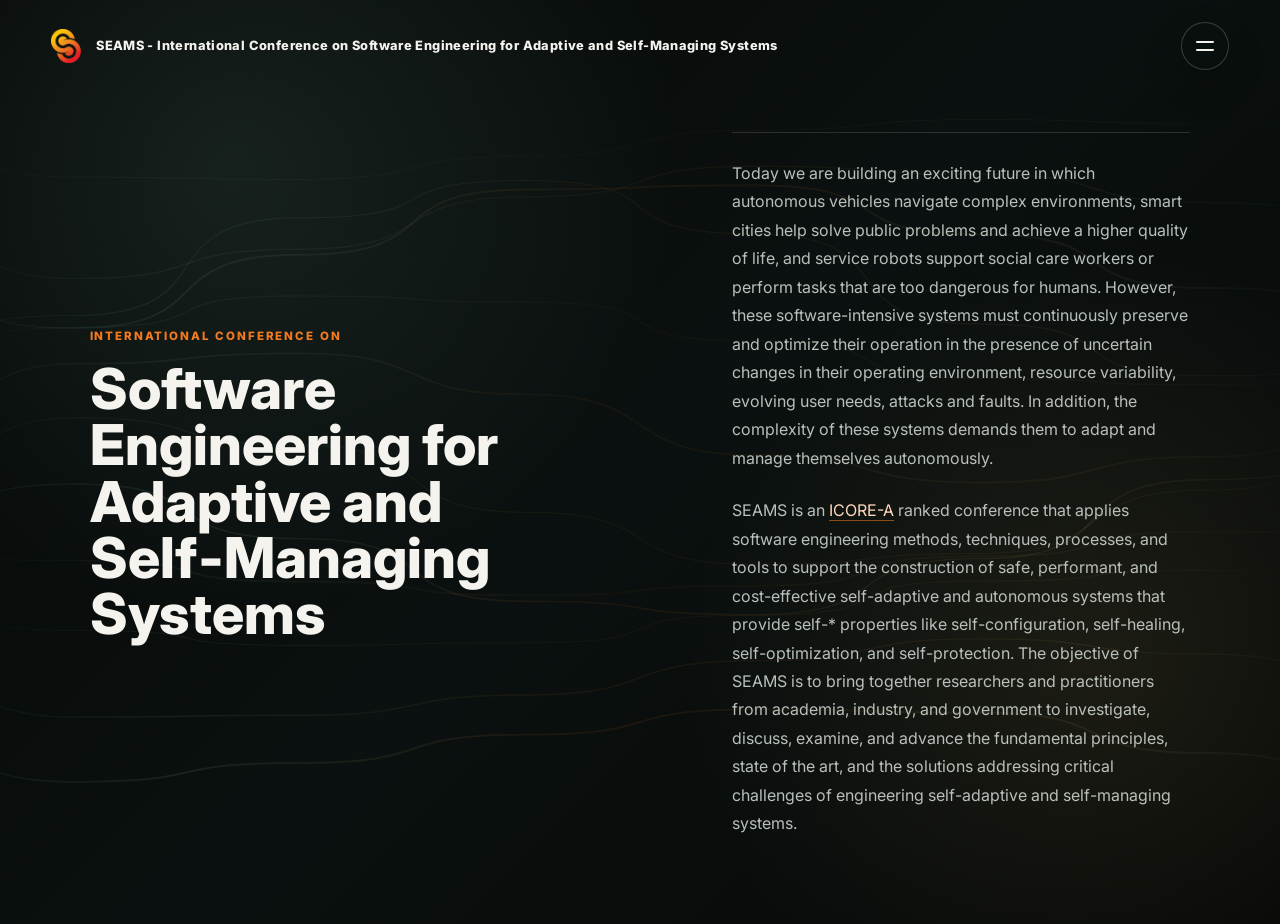
==== index.html @ 34815cbc "Initial commit Populating website" ====
<!doctype html>
<html lang="en">
  <head>
    <meta charset="utf-8">
    <meta name="viewport" content="width=device-width, initial-scale=1">
    <meta
      name="description"
      content="SEAMS is the International Conference on Software Engineering for Adaptive and Self-Managing Systems."
    >
    <title>SEAMS | Software Engineering for Adaptive and Self-Managing Systems</title>
    <link rel="preconnect" href="https://fonts.googleapis.com">
    <link rel="preconnect" href="https://fonts.gstatic.com" crossorigin>
    <link
      href="https://fonts.googleapis.com/css2?family=Inter:wght@400;500;600;700;800&display=swap"
      rel="stylesheet"
    >
    <link rel="stylesheet" href="styles.css">
  </head>
  <body>
    <canvas class="ambient-canvas" aria-hidden="true"></canvas>

    <header class="site-header" aria-label="Site header">
      <a class="brand" href="#home" aria-label="SEAMS home">
        <span class="brand-logo" aria-hidden="true">
          <img src="assets/seams-logo-banner-no-bg.png" alt="">
        </span>
        <span class="brand-name">SEAMS - International Conference on Software Engineering for Adaptive and Self-Managing Systems</span>
      </a>

      <button class="menu-button" type="button" aria-label="Open menu" aria-expanded="false" aria-controls="site-menu">
        <span class="menu-button__line"></span>
        <span class="menu-button__line"></span>
      </button>
    </header>

    <nav class="menu-panel" id="site-menu" aria-label="Main menu" aria-hidden="true">
      <div class="menu-panel__inner">
        <p class="menu-panel__eyebrow">Menu</p>
        <a href="#home">Home</a>
        <a href="conference-series.html">Conference Series</a>
        <a href="leadership.html">Leadership</a>
      </div>
    </nav>

    <main id="home">
      <section class="home-section" aria-labelledby="hero-title">
        <div class="home-section__header">
          <p class="hero__kicker">International Conference on</p>
          <h1 id="hero-title">Software Engineering for Adaptive and Self&#8209;Managing Systems</h1>
        </div>

        <div class="home-section__text">
          <p>
            Today we are building an exciting future in which autonomous vehicles navigate complex environments,
            smart cities help solve public problems and achieve a higher quality of life, and service robots
            support social care workers or perform tasks that are too dangerous for humans. However, these
            software-intensive systems must continuously preserve and optimize their operation in the presence
            of uncertain changes in their operating environment, resource variability, evolving user needs,
            attacks and faults. In addition, the complexity of these systems demands them to adapt and manage
            themselves autonomously.
          </p>
          <p>
            SEAMS is an <a href="https://portal.core.edu.au/conf-ranks/?search=SEAMS&amp;by=all&amp;source=ICORE2026&amp;sort=atitle&amp;page=1" target="_blank" rel="noopener noreferrer">ICORE-A</a> ranked conference that applies software engineering methods, techniques, processes,
            and tools to support the construction of safe, performant, and cost-effective self-adaptive and
            autonomous systems that provide self-* properties like self-configuration, self-healing,
            self-optimization, and self-protection. The objective of SEAMS is to bring together researchers and
            practitioners from academia, industry, and government to investigate, discuss, examine, and advance
            the fundamental principles, state of the art, and the solutions addressing critical challenges of
            engineering self-adaptive and self-managing systems.
          </p>
        </div>
      </section>
    </main>

    <script src="script.js"></script>
  </body>
</html>
---- styles.css ----
:root {
  color-scheme: dark;
  --ink: #f4f3ee;
  --muted: #b9c0bb;
  --quiet: #7f8c86;
  --line: rgba(244, 243, 238, 0.14);
  --panel: rgba(10, 16, 15, 0.72);
  --ground: #050706;
  --green: #8fd2bd;
  --gold: #d7b56d;
  --orange: #f47a20;
  --shadow: 0 28px 90px rgba(0, 0, 0, 0.34);
}

* {
  box-sizing: border-box;
}

html {
  scroll-behavior: smooth;
}

body {
  min-height: 100vh;
  margin: 0;
  color: var(--ink);
  background:
    radial-gradient(circle at 18% 18%, rgba(143, 210, 189, 0.11), transparent 28rem),
    radial-gradient(circle at 86% 72%, rgba(215, 181, 109, 0.1), transparent 26rem),
    linear-gradient(135deg, #060807 0%, #0b1110 50%, #050706 100%);
  font-family: Inter, ui-sans-serif, system-ui, -apple-system, BlinkMacSystemFont, "Segoe UI", sans-serif;
}

body.menu-open {
  overflow: hidden;
}

a {
  color: inherit;
  text-decoration: none;
}

.ambient-canvas {
  position: fixed;
  inset: 0;
  z-index: 0;
  width: 100%;
  height: 100%;
  opacity: 0.82;
  pointer-events: none;
}

.site-header,
.menu-panel,
main {
  position: relative;
}

.site-header {
  position: fixed;
  z-index: 20;
  top: 0;
  left: 0;
  right: 0;
  display: flex;
  align-items: center;
  justify-content: space-between;
  padding: 22px clamp(20px, 4vw, 56px);
}

.brand {
  display: inline-flex;
  align-items: center;
  gap: 11px;
  max-width: calc(100vw - 124px);
  color: var(--ink);
  font-size: clamp(0.62rem, 1vw, 0.84rem);
  font-weight: 800;
  line-height: 1.22;
  letter-spacing: 0.03em;
}

.brand-name {
  max-width: min(920px, calc(100vw - 180px));
  overflow-wrap: normal;
  word-break: normal;
}

.brand-logo {
  position: relative;
  display: inline-flex;
  width: 34px;
  flex: 0 0 auto;
  height: 34px;
  overflow: hidden;
  align-items: center;
  border-radius: 8px;
}

.brand-logo img {
  display: block;
  width: auto;
  height: 34px;
  max-width: none;
}

.menu-button {
  position: relative;
  z-index: 30;
  display: grid;
  width: 48px;
  height: 48px;
  place-items: center;
  border: 1px solid rgba(244, 243, 238, 0.2);
  border-radius: 999px;
  background: rgba(10, 16, 15, 0.38);
  box-shadow: 0 16px 36px rgba(0, 0, 0, 0.22);
  cursor: pointer;
  backdrop-filter: blur(18px);
}

.menu-button__line {
  position: absolute;
  width: 18px;
  height: 2px;
  border-radius: 2px;
  background: var(--ink);
  transition: transform 180ms ease, translate 180ms ease;
}

.menu-button__line:first-child {
  translate: 0 -4px;
}

.menu-button__line:last-child {
  translate: 0 4px;
}

.menu-open .menu-button__line:first-child {
  translate: 0 0;
  transform: rotate(45deg);
}

.menu-open .menu-button__line:last-child {
  translate: 0 0;
  transform: rotate(-45deg);
}

.menu-panel {
  position: fixed;
  z-index: 15;
  inset: 0;
  display: grid;
  justify-items: end;
  pointer-events: none;
  visibility: hidden;
}

.menu-panel::before {
  position: absolute;
  inset: 0;
  content: "";
  background: rgba(0, 0, 0, 0.54);
  opacity: 0;
  transition: opacity 220ms ease;
}

.menu-panel__inner {
  position: relative;
  width: min(360px, 100%);
  min-height: 100%;
  padding: 110px clamp(28px, 6vw, 48px) 48px;
  border-left: 1px solid var(--line);
  background: rgba(5, 7, 6, 0.84);
  box-shadow: var(--shadow);
  transform: translateX(100%);
  transition: transform 260ms ease;
  backdrop-filter: blur(24px);
}

.menu-panel__eyebrow,
.hero__kicker {
  margin: 0 0 18px;
  color: var(--orange);
  font-size: 0.72rem;
  font-weight: 800;
  letter-spacing: 0.16em;
  text-transform: uppercase;
}

.menu-panel a {
  display: block;
  padding: 13px 0;
  border-bottom: 1px solid var(--line);
  font-size: clamp(1.15rem, 3vw, 1.65rem);
  font-weight: 700;
  letter-spacing: 0;
}

.menu-open .menu-panel {
  pointer-events: auto;
  visibility: visible;
}

.menu-open .menu-panel::before {
  opacity: 1;
}

.menu-open .menu-panel__inner {
  transform: translateX(0);
}

main {
  z-index: 1;
}

.home-section {
  display: grid;
  grid-template-columns: minmax(0, 0.92fr) minmax(320px, 0.78fr);
  gap: clamp(36px, 8vw, 110px);
  align-items: center;
  min-height: 100vh;
  min-height: 100svh;
  padding: 132px clamp(22px, 7vw, 96px) clamp(42px, 7vw, 84px);
}

.home-section__header {
  align-self: center;
  max-width: 840px;
}

.home-section__text {
  max-width: 680px;
  padding: 26px 0 2px;
  border-top: 1px solid var(--line);
}

p {
  overflow-wrap: anywhere;
}

h1 {
  margin: 0;
  max-width: 13ch;
  font-size: clamp(2.25rem, 4.4vw, 4.65rem);
  line-height: 1;
  font-weight: 800;
  letter-spacing: 0;
  overflow-wrap: normal;
  word-break: normal;
  hyphens: none;
}

.home-section__text p {
  margin: 0;
  color: var(--muted);
  font-size: clamp(1rem, 1.25vw, 1.14rem);
  line-height: 1.78;
}

.home-section__text a {
  color: #ffd8bd;
  border-bottom: 1px solid rgba(244, 122, 32, 0.55);
}

.home-section__text p + p {
  margin-top: 24px;
}

.series-section {
  min-height: 100vh;
  padding: 132px clamp(22px, 7vw, 96px) clamp(52px, 8vw, 92px);
}

.series-section__header {
  max-width: 840px;
  margin-bottom: 42px;
}

.series-section__header h1 {
  max-width: 12ch;
  font-size: clamp(2.5rem, 5.5vw, 5.8rem);
}

.series-section__header p:not(.hero__kicker) {
  max-width: 740px;
  color: var(--muted);
  font-size: clamp(1rem, 1.2vw, 1.12rem);
  line-height: 1.75;
}

.series-table-wrap {
  overflow-x: auto;
  border: 1px solid var(--line);
  border-radius: 8px;
  background: rgba(5, 7, 6, 0.46);
  box-shadow: 0 24px 80px rgba(0, 0, 0, 0.22);
  backdrop-filter: blur(18px);
}

.series-table {
  width: 100%;
  min-width: 820px;
  border-collapse: collapse;
}

.series-table th,
.series-table td {
  padding: 18px 20px;
  border-bottom: 1px solid rgba(244, 243, 238, 0.1);
  text-align: left;
  vertical-align: top;
}

.series-table th {
  position: sticky;
  top: 0;
  z-index: 1;
  color: var(--orange);
  background: rgba(8, 12, 11, 0.95);
  font-size: 0.72rem;
  font-weight: 800;
  letter-spacing: 0.14em;
  text-transform: uppercase;
}

.series-table td {
  color: var(--muted);
  line-height: 1.55;
}

.series-table tr:last-child td {
  border-bottom: 0;
}

.series-table td:first-child {
  width: 70px;
  color: var(--quiet);
  font-weight: 700;
}

.series-table td:nth-child(2) {
  width: 180px;
  color: var(--ink);
  font-weight: 700;
  white-space: nowrap;
}

.series-table a {
  color: var(--ink);
  text-decoration: none;
}

.series-table td:last-child a {
  display: inline-flex;
  align-items: center;
  min-height: 30px;
  padding: 4px 10px;
  border: 1px solid rgba(244, 122, 32, 0.28);
  border-radius: 999px;
  margin: 0 8px 8px 0;
  color: #ffd8bd;
  background: rgba(244, 122, 32, 0.08);
}

.series-table td:nth-child(2) a {
  border-bottom: 1px solid rgba(244, 122, 32, 0.55);
}

.series-table__pending {
  color: var(--quiet);
  font-style: italic;
}

.series-subsection {
  margin-top: clamp(48px, 7vw, 78px);
}

.series-subsection h2 {
  margin: 0 0 24px;
  max-width: 760px;
  font-size: clamp(2rem, 4vw, 4rem);
  line-height: 1.04;
  letter-spacing: 0;
}

.precursor-list {
  display: grid;
  grid-template-columns: repeat(2, minmax(0, 1fr));
  gap: 12px;
  max-width: 980px;
  margin: 0;
  padding: 0;
  list-style: none;
}

.precursor-list li {
  display: grid;
  gap: 6px;
  padding: 18px 20px;
  border: 1px solid rgba(244, 243, 238, 0.12);
  border-radius: 10px;
  background: rgba(5, 7, 6, 0.5);
  backdrop-filter: blur(18px);
}

.precursor-list a {
  color: var(--ink);
  font-weight: 800;
}

.precursor-list span {
  color: var(--muted);
  line-height: 1.5;
}

.leadership-section {
  min-height: 100vh;
  padding: 132px clamp(22px, 7vw, 96px) clamp(52px, 8vw, 92px);
}

.leadership-section__header {
  max-width: 920px;
  margin-bottom: 42px;
}

.leadership-section__header h1 {
  max-width: 12ch;
  font-size: clamp(2.5rem, 5.5vw, 5.8rem);
}

.leadership-section__header p:not(.hero__kicker) {
  max-width: 760px;
  color: var(--muted);
  font-size: clamp(1rem, 1.2vw, 1.12rem);
  line-height: 1.75;
}

.leadership-grid {
  display: grid;
  grid-template-columns: repeat(2, minmax(0, 1fr));
  gap: 16px;
}

.leader-card {
  display: grid;
  grid-template-columns: 88px minmax(0, 1fr);
  gap: 18px;
  align-items: center;
  min-height: 100%;
  padding: 16px;
  border: 1px solid rgba(244, 243, 238, 0.14);
  border-radius: 14px;
  background: rgba(5, 7, 6, 0.52);
  box-shadow: 0 20px 70px rgba(0, 0, 0, 0.18);
  backdrop-filter: blur(18px);
}

.leader-card__photo {
  display: block;
  overflow: hidden;
  width: 88px;
  height: 88px;
  border: 1px solid rgba(244, 122, 32, 0.22);
  border-radius: 999px;
  background:
    radial-gradient(circle at 30% 20%, rgba(244, 122, 32, 0.18), transparent 40%),
    rgba(244, 243, 238, 0.06);
}

.leader-card__photo img {
  display: block;
  width: 100%;
  height: 100%;
  object-fit: cover;
  filter: saturate(0.92) contrast(1.05);
  transition: scale 220ms ease, filter 220ms ease;
}

.leader-card:hover .leader-card__photo img {
  scale: 1.035;
  filter: saturate(1.02) contrast(1.08);
}

.leader-card h2 {
  margin: 0;
  color: var(--ink);
  font-size: clamp(1.05rem, 1.25vw, 1.28rem);
  line-height: 1.18;
  letter-spacing: 0;
}

.leader-card h2 a {
  border-bottom: 1px solid rgba(244, 122, 32, 0.52);
}

.leader-card p {
  margin: 9px 0 0;
  color: var(--muted);
  font-size: 0.94rem;
  line-height: 1.55;
}

.leader-card__affiliation {
  color: #ffd8bd;
  font-weight: 700;
}

@media (max-width: 920px) {
  .home-section {
    grid-template-columns: 1fr;
    align-items: center;
    padding-top: 118px;
  }

  h1 {
    max-width: 10ch;
  }

  .leadership-grid {
    grid-template-columns: 1fr;
  }

  .precursor-list {
    grid-template-columns: 1fr;
  }
}

@media (max-width: 620px) {
  .site-header {
    padding: 18px;
  }

  .brand {
    max-width: calc(100vw - 92px);
    gap: 9px;
  }

  .brand-name {
    max-width: calc(100vw - 144px);
    font-size: 0.58rem;
    line-height: 1.25;
  }

  .home-section {
    padding-right: 20px;
    padding-left: 20px;
  }

  .home-section__text {
    padding-top: 22px;
  }

  .series-section {
    padding-right: 20px;
    padding-left: 20px;
  }

  .leadership-section {
    padding-right: 20px;
    padding-left: 20px;
  }

  .leader-card {
    grid-template-columns: 72px minmax(0, 1fr);
    gap: 14px;
  }

  .leader-card__photo {
    width: 72px;
    height: 72px;
  }
}
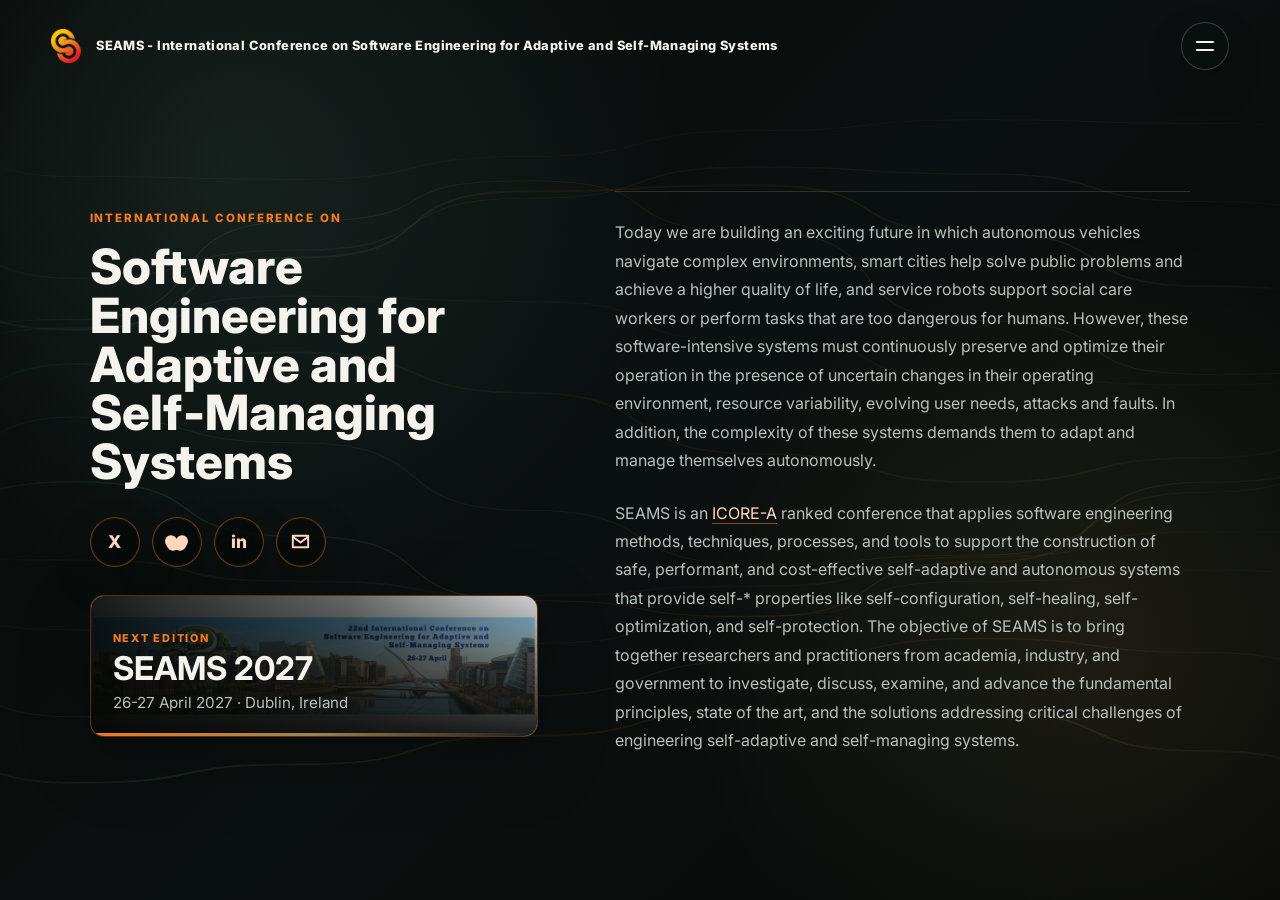
==== commit 9782374b: "Frontpage restyling Added social icons, next eddition banner." ====
--- a/index.html
+++ b/index.html
@@ -47,6 +47,34 @@
         <div class="home-section__header">
           <p class="hero__kicker">International Conference on</p>
           <h1 id="hero-title">Software Engineering for Adaptive and Self&#8209;Managing Systems</h1>
+          <div class="social-links" aria-label="SEAMS social media links">
+            <a href="https://x.com/SEAMSconf" target="_blank" rel="noopener noreferrer" aria-label="SEAMS on X">
+              <span aria-hidden="true">X</span>
+            </a>
+            <a href="https://bsky.app/profile/seamsconf.bsky.social" target="_blank" rel="noopener noreferrer" aria-label="SEAMS on Bluesky">
+              <span class="social-icon social-icon--bsky" aria-hidden="true">
+                <span></span>
+                <span></span>
+              </span>
+            </a>
+            <a href="https://www.linkedin.com/groups/12566931/" target="_blank" rel="noopener noreferrer" aria-label="SEAMS on LinkedIn">
+              <span aria-hidden="true">in</span>
+            </a>
+            <a href="mailto:seams.conferences@gmail.com" aria-label="Email SEAMS">
+              <svg class="social-icon social-icon--email" aria-hidden="true" viewBox="0 0 24 24" focusable="false">
+                <path d="M4 6h16v12H4z"></path>
+                <path d="m4 7 8 6 8-6"></path>
+              </svg>
+            </a>
+          </div>
+          <a class="next-edition" href="https://conf.researchr.org/home/seams-2027" target="_blank" rel="noopener noreferrer" aria-label="Visit the SEAMS 2027 website">
+            <img src="assets/seams-2027-banner.jpg" alt="">
+            <span class="next-edition__content">
+              <span class="next-edition__kicker">Next Edition</span>
+              <strong>SEAMS 2027</strong>
+              <span>26-27 April 2027 · Dublin, Ireland</span>
+            </span>
+          </a>
         </div>
 
         <div class="home-section__text">
--- a/styles.css
+++ b/styles.css
@@ -216,8 +216,8 @@
 
 .home-section {
   display: grid;
-  grid-template-columns: minmax(0, 0.92fr) minmax(320px, 0.78fr);
-  gap: clamp(36px, 8vw, 110px);
+  grid-template-columns: minmax(300px, 0.78fr) minmax(520px, 1fr);
+  gap: clamp(36px, 6vw, 88px);
   align-items: center;
   min-height: 100vh;
   min-height: 100svh;
@@ -230,7 +230,7 @@
 }
 
 .home-section__text {
-  max-width: 680px;
+  max-width: 820px;
   padding: 26px 0 2px;
   border-top: 1px solid var(--line);
 }
@@ -242,13 +242,171 @@
 h1 {
   margin: 0;
   max-width: 13ch;
-  font-size: clamp(2.25rem, 4.4vw, 4.65rem);
+  font-size: clamp(2rem, 3.8vw, 4.15rem);
   line-height: 1;
   font-weight: 800;
   letter-spacing: 0;
   overflow-wrap: normal;
   word-break: normal;
   hyphens: none;
+}
+
+.social-links {
+  display: flex;
+  flex-wrap: wrap;
+  gap: 12px;
+  margin-top: 30px;
+}
+
+.social-links a {
+  display: inline-grid;
+  width: 50px;
+  height: 50px;
+  place-items: center;
+  border: 1.5px solid rgba(244, 122, 32, 0.42);
+  border-radius: 999px;
+  color: #ffd8bd;
+  background: rgba(5, 7, 6, 0.58);
+  box-shadow:
+    0 16px 38px rgba(0, 0, 0, 0.22),
+    inset 0 0 0 1px rgba(255, 216, 189, 0.06);
+  font-size: 1.1rem;
+  font-weight: 800;
+  line-height: 1;
+  backdrop-filter: blur(16px);
+  transition: background 180ms ease, border-color 180ms ease, color 180ms ease, transform 180ms ease;
+}
+
+.social-links a:hover {
+  border-color: rgba(244, 122, 32, 0.72);
+  background: rgba(244, 122, 32, 0.12);
+  color: var(--ink);
+  transform: translateY(-2px);
+}
+
+.social-icon--bsky {
+  position: relative;
+  display: block;
+  width: 23px;
+  height: 18px;
+}
+
+.social-icon--bsky span {
+  position: absolute;
+  top: 2px;
+  width: 12px;
+  height: 16px;
+  border-radius: 11px 11px 5px 11px;
+  background: currentColor;
+}
+
+.social-icon--bsky span:first-child {
+  left: 1px;
+  transform: rotate(-30deg);
+}
+
+.social-icon--bsky span:last-child {
+  right: 1px;
+  transform: scaleX(-1) rotate(-30deg);
+}
+
+.social-icon--email {
+  width: 23px;
+  height: 23px;
+  fill: none;
+  stroke: currentColor;
+  stroke-linecap: round;
+  stroke-linejoin: round;
+  stroke-width: 2;
+}
+
+.next-edition {
+  position: relative;
+  display: grid;
+  width: min(100%, 520px);
+  min-height: 142px;
+  margin-top: 28px;
+  overflow: hidden;
+  align-items: end;
+  border: 1px solid rgba(244, 122, 32, 0.34);
+  border-radius: 14px;
+  background: rgba(5, 7, 6, 0.58);
+  box-shadow:
+    0 22px 70px rgba(0, 0, 0, 0.28),
+    inset 0 0 0 1px rgba(255, 216, 189, 0.05);
+  text-decoration: none;
+  backdrop-filter: blur(18px);
+  transition: border-color 180ms ease, transform 180ms ease, box-shadow 180ms ease;
+}
+
+.next-edition::before {
+  position: absolute;
+  inset: 0;
+  z-index: 1;
+  content: "";
+  background:
+    linear-gradient(90deg, rgba(5, 7, 6, 0.92), rgba(5, 7, 6, 0.58) 58%, rgba(5, 7, 6, 0.12)),
+    linear-gradient(180deg, rgba(5, 7, 6, 0.08), rgba(5, 7, 6, 0.9));
+}
+
+.next-edition::after {
+  position: absolute;
+  inset: auto 0 0;
+  z-index: 2;
+  height: 3px;
+  content: "";
+  background: linear-gradient(90deg, var(--orange), rgba(215, 181, 109, 0.7), transparent);
+}
+
+.next-edition img {
+  position: absolute;
+  inset: 0;
+  width: 100%;
+  height: 100%;
+  object-fit: cover;
+  filter: saturate(0.85) contrast(1.02);
+  transition: scale 220ms ease, filter 220ms ease;
+}
+
+.next-edition__content {
+  position: relative;
+  z-index: 3;
+  display: grid;
+  gap: 7px;
+  padding: 22px;
+}
+
+.next-edition__kicker {
+  color: var(--orange);
+  font-size: 0.68rem;
+  font-weight: 800;
+  letter-spacing: 0.16em;
+  text-transform: uppercase;
+}
+
+.next-edition strong {
+  color: var(--ink);
+  font-size: clamp(1.45rem, 2.8vw, 2.05rem);
+  line-height: 1;
+}
+
+.next-edition__content span:last-child {
+  color: var(--muted);
+  font-size: 0.95rem;
+  line-height: 1.45;
+}
+
+.next-edition:hover {
+  border-color: rgba(244, 122, 32, 0.72);
+  box-shadow:
+    0 26px 80px rgba(0, 0, 0, 0.32),
+    inset 0 0 0 1px rgba(255, 216, 189, 0.09);
+  transform: translateY(-2px);
+}
+
+.next-edition:hover img {
+  scale: 1.035;
+  filter: saturate(0.96) contrast(1.06);
 }
 
 .home-section__text p {
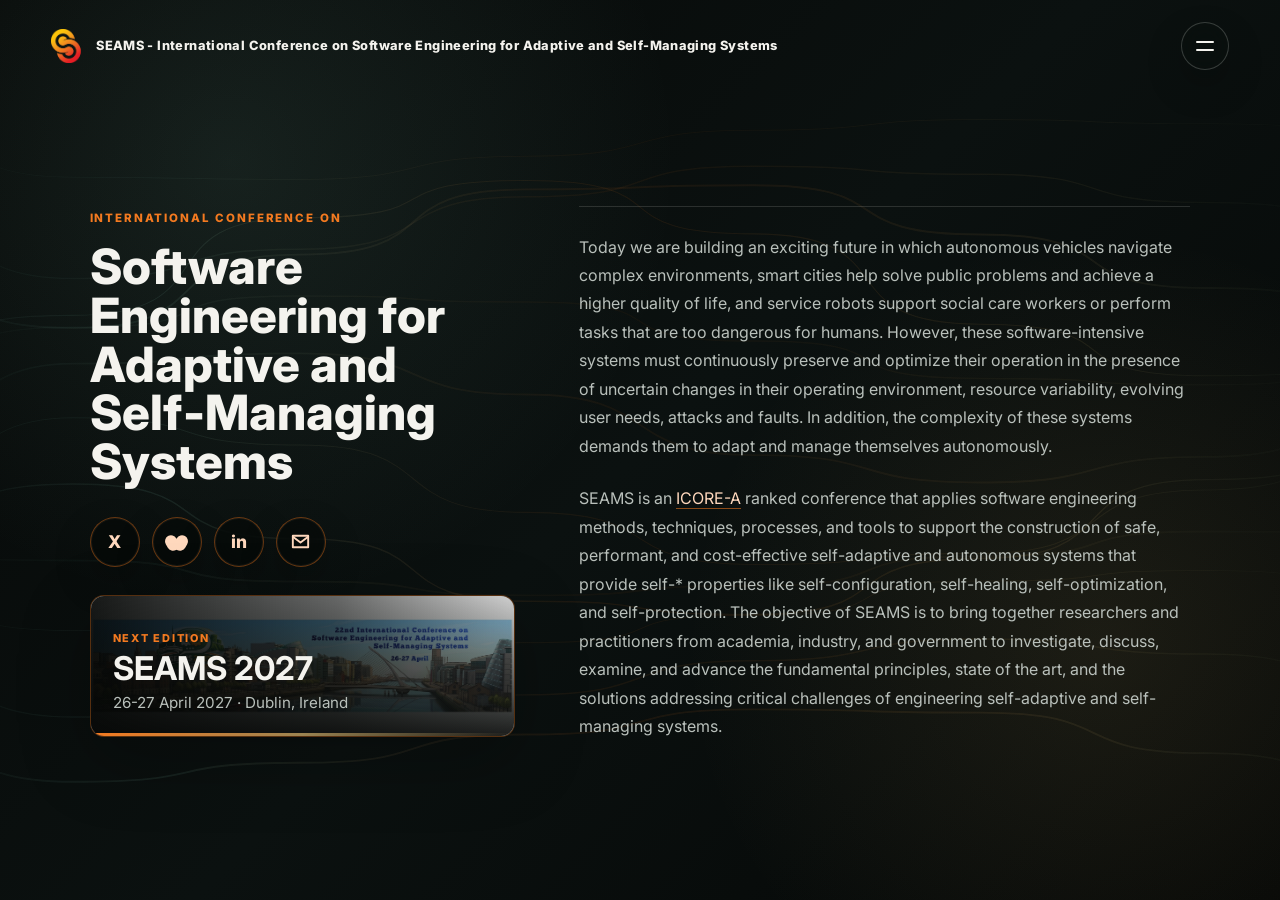
==== commit 8659b767: "Included charter section" ====
--- a/index.html
+++ b/index.html
@@ -39,6 +39,7 @@
         <a href="#home">Home</a>
         <a href="conference-series.html">Conference Series</a>
         <a href="leadership.html">Leadership</a>
+        <a href="charter.html">Charter</a>
       </div>
     </nav>
 
--- a/styles.css
+++ b/styles.css
@@ -21,6 +21,7 @@
 }
 
 body {
+  overflow-x: hidden;
   min-height: 100vh;
   margin: 0;
   color: var(--ink);
@@ -70,6 +71,7 @@
 
 .brand {
   display: inline-flex;
+  min-width: 0;
   align-items: center;
   gap: 11px;
   max-width: calc(100vw - 124px);
@@ -81,8 +83,12 @@
 }
 
 .brand-name {
+  min-width: 0;
   max-width: min(920px, calc(100vw - 180px));
+  overflow: hidden;
   overflow-wrap: normal;
+  text-overflow: ellipsis;
+  white-space: nowrap;
   word-break: normal;
 }
 
@@ -216,8 +222,10 @@
 
 .home-section {
   display: grid;
-  grid-template-columns: minmax(300px, 0.78fr) minmax(520px, 1fr);
-  gap: clamp(36px, 6vw, 88px);
+  width: 100%;
+  max-width: 100vw;
+  grid-template-columns: minmax(0, 0.78fr) minmax(0, 1.12fr);
+  gap: clamp(32px, 5vw, 76px);
   align-items: center;
   min-height: 100vh;
   min-height: 100svh;
@@ -226,11 +234,15 @@
 
 .home-section__header {
   align-self: center;
+  min-width: 0;
+  width: 100%;
   max-width: 840px;
 }
 
 .home-section__text {
-  max-width: 820px;
+  min-width: 0;
+  width: 100%;
+  max-width: 860px;
   padding: 26px 0 2px;
   border-top: 1px solid var(--line);
 }
@@ -323,7 +335,8 @@
 .next-edition {
   position: relative;
   display: grid;
-  width: min(100%, 520px);
+  width: min(100%, 560px);
+  max-width: 100%;
   min-height: 142px;
   margin-top: 28px;
   overflow: hidden;
@@ -405,7 +418,7 @@
 }
 
 .next-edition:hover img {
-  scale: 1.035;
+  transform: scale(1.035);
   filter: saturate(0.96) contrast(1.06);
 }
 
@@ -664,13 +677,115 @@
   font-weight: 700;
 }
 
-@media (max-width: 920px) {
+.charter-section {
+  min-height: 100vh;
+  padding: 132px clamp(22px, 7vw, 96px) clamp(52px, 8vw, 92px);
+}
+
+.charter-section__header {
+  max-width: 900px;
+  margin-bottom: 36px;
+}
+
+.charter-section__header h1 {
+  max-width: 12ch;
+  font-size: clamp(2.5rem, 5.5vw, 5.8rem);
+}
+
+.charter-section__header p:not(.hero__kicker) {
+  max-width: 760px;
+  color: var(--muted);
+  font-size: clamp(1rem, 1.2vw, 1.12rem);
+  line-height: 1.75;
+}
+
+.charter-download {
+  display: grid;
+  grid-template-columns: 74px minmax(0, 1fr);
+  gap: 20px;
+  align-items: center;
+  max-width: 760px;
+  padding: 22px;
+  border: 1px solid rgba(244, 122, 32, 0.34);
+  border-radius: 14px;
+  background: rgba(5, 7, 6, 0.54);
+  box-shadow:
+    0 24px 80px rgba(0, 0, 0, 0.24),
+    inset 0 0 0 1px rgba(255, 216, 189, 0.05);
+  backdrop-filter: blur(18px);
+  transition: border-color 180ms ease, transform 180ms ease, background 180ms ease;
+}
+
+.charter-download:hover {
+  border-color: rgba(244, 122, 32, 0.72);
+  background: rgba(244, 122, 32, 0.08);
+  transform: translateY(-2px);
+}
+
+.charter-download__icon {
+  display: grid;
+  width: 74px;
+  height: 74px;
+  place-items: center;
+  border: 1px solid rgba(244, 122, 32, 0.32);
+  border-radius: 999px;
+  color: #ffd8bd;
+  background: rgba(244, 122, 32, 0.08);
+}
+
+.charter-download__icon svg {
+  width: 34px;
+  height: 34px;
+  fill: none;
+  stroke: currentColor;
+  stroke-linecap: round;
+  stroke-linejoin: round;
+  stroke-width: 1.8;
+}
+
+.charter-download__content {
+  display: grid;
+  gap: 8px;
+}
+
+.charter-download__kicker {
+  color: var(--orange);
+  font-size: 0.68rem;
+  font-weight: 800;
+  letter-spacing: 0.16em;
+  text-transform: uppercase;
+}
+
+.charter-download strong {
+  color: var(--ink);
+  font-size: clamp(1.35rem, 2.5vw, 1.9rem);
+  line-height: 1.1;
+}
+
+.charter-download__content span:last-child {
+  color: var(--muted);
+  line-height: 1.55;
+}
+
+@media (max-width: 1120px) {
   .home-section {
     grid-template-columns: 1fr;
     align-items: center;
+    min-height: auto;
     padding-top: 118px;
   }
 
+  .home-section__header,
+  .home-section__text {
+    max-width: 760px;
+  }
+
+  .next-edition {
+    width: min(100%, 620px);
+  }
+}
+
+@media (max-width: 920px) {
   h1 {
     max-width: 10ch;
   }
@@ -700,9 +815,39 @@
     line-height: 1.25;
   }
 
+  .brand-name {
+    color: transparent;
+    font-size: 0;
+  }
+
+  .brand-name::before {
+    color: var(--ink);
+    content: "SEAMS";
+    font-size: 0.78rem;
+    letter-spacing: 0.08em;
+  }
+
   .home-section {
+    width: 100vw;
     padding-right: 20px;
     padding-left: 20px;
+  }
+
+  .home-section__header,
+  .home-section__text {
+    width: calc(100vw - 40px);
+    max-width: calc(100vw - 40px);
+  }
+
+  h1 {
+    max-width: 8.7ch;
+    font-size: clamp(1.75rem, 9.2vw, 2.35rem);
+  }
+
+  .next-edition {
+    width: calc(100vw - 40px);
+    max-width: calc(100vw - 40px);
+    min-height: 132px;
   }
 
   .home-section__text {
@@ -719,6 +864,22 @@
     padding-left: 20px;
   }
 
+  .charter-section {
+    padding-right: 20px;
+    padding-left: 20px;
+  }
+
+  .charter-download {
+    grid-template-columns: 58px minmax(0, 1fr);
+    gap: 16px;
+    padding: 18px;
+  }
+
+  .charter-download__icon {
+    width: 58px;
+    height: 58px;
+  }
+
   .leader-card {
     grid-template-columns: 72px minmax(0, 1fr);
     gap: 14px;
